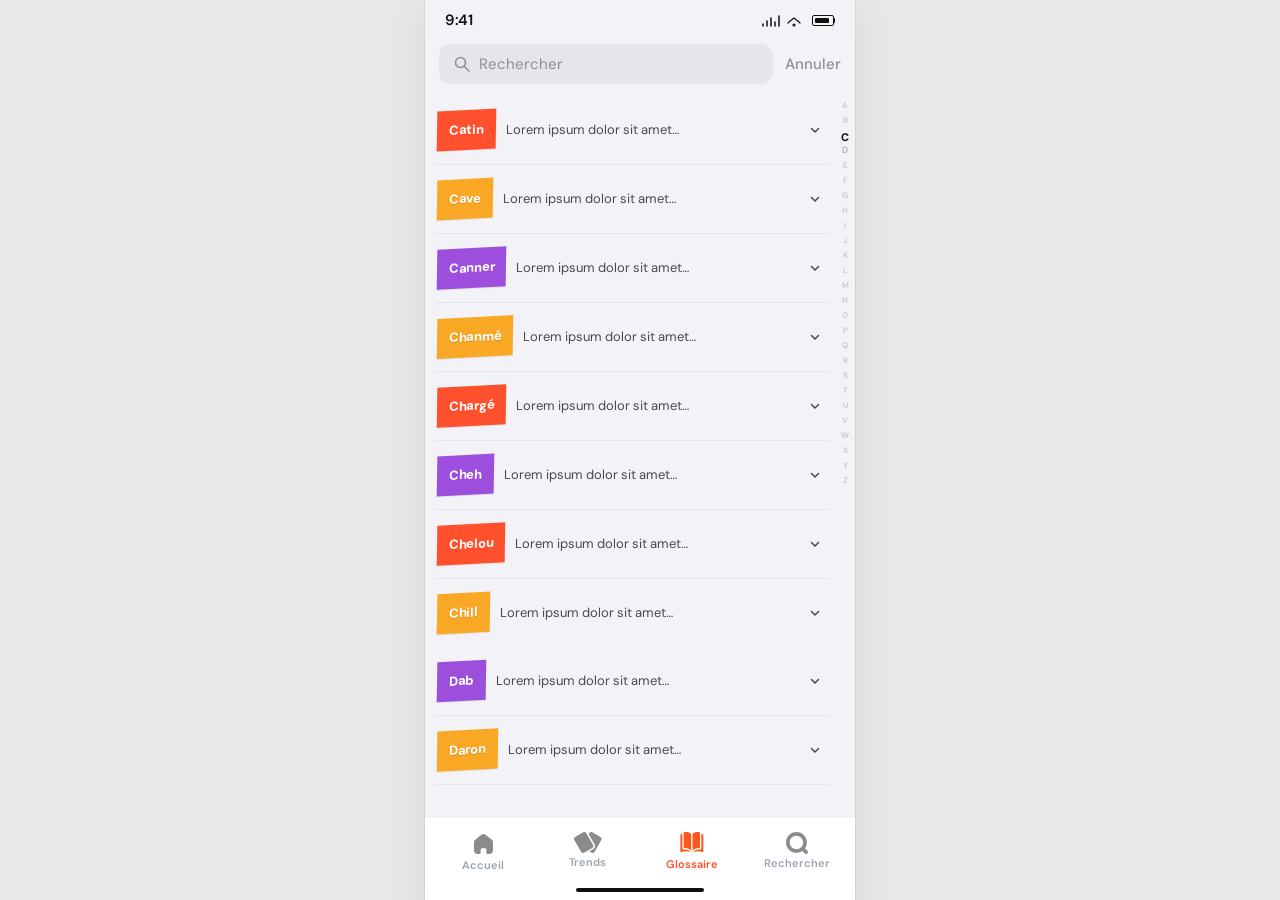
==== glossaire.html @ b4bd3668 "Add : Ajout des pages manquante" ====
<!DOCTYPE html>
<html lang="fr">

<head>
    <meta charset="UTF-8"/>
    <meta name="viewport" content="width=device-width, initial-scale=1.0, viewport-fit=cover"/>
    <meta name="description" content="Glossaire — Trendslator"/>
    <meta name="author" content="Trendslator"/>

    <link rel="preconnect" href="https://fonts.googleapis.com"/>
    <link rel="preconnect" href="https://fonts.gstatic.com" crossorigin/>
    <link href="https://fonts.googleapis.com/css2?family=DM+Sans:ital,opsz,wght@0,9..40,100..1000;1,9..40,100..1000&family=Gasoek+One&display=swap" rel="stylesheet"/>

    <link rel="stylesheet" href="assets/css/custom.css"/>

    <title>Glossaire — Trendslator</title>
</head>

<body>
<div class="app app--glossary">
    <div class="status-bar" aria-hidden="true">
        <span class="status-bar__time">9:41</span>
        <span class="status-bar__icons">
            <svg class="status-bar__signal" width="18" height="12" viewBox="0 0 18 12" fill="none" aria-hidden="true">
                <path d="M1 11V9M5 11V6M9 11V3M13 11V7M17 11V1" stroke="currentColor" stroke-width="1.5" stroke-linecap="round"/>
            </svg>
            <svg class="status-bar__wifi" width="16" height="12" viewBox="0 0 16 12" fill="none" aria-hidden="true">
                <path d="M8 11a1 1 0 100-2 1 1 0 000 2zM3.5 6.5L2 8M12.5 6.5L14 8M8 3l-5 4M8 3l5 4" stroke="currentColor" stroke-width="1.2" stroke-linecap="round" stroke-linejoin="round"/>
            </svg>
            <span class="status-bar__battery">
                <span class="status-bar__battery-body"></span>
                <span class="status-bar__battery-cap"></span>
            </span>
        </span>
    </div>

    <main class="content content--glossary">
        <div class="glossary-toolbar">
            <label class="glossary-search">
                <span class="glossary-search__icon-wrap" aria-hidden="true">
                    <svg class="glossary-search__icon" width="18" height="18" viewBox="0 0 18 18" fill="none">
                        <circle cx="7.5" cy="7.5" r="5" stroke="currentColor" stroke-width="1.6"/>
                        <path d="M11.5 11.5L16 16" stroke="currentColor" stroke-width="1.6" stroke-linecap="round"/>
                    </svg>
                </span>
                <input type="search" class="glossary-search__input" id="glossary-search-input" placeholder="Rechercher" autocomplete="off" enterkeyhint="search"/>
            </label>
            <button type="button" class="glossary-cancel" id="glossary-search-cancel">Annuler</button>
        </div>

        <div class="glossary-main">
            <div class="glossary-scroll" id="glossary-scroll">
                <section id="glossary-letter-C" class="glossary-section" data-letter="C" aria-label="Lettre C">
                    <article class="glossary-row">
                        <span class="glossary-badge glossary-badge--orange">Catin</span>
                        <p class="glossary-snippet">Lorem ipsum dolor sit amet&hellip;</p>
                        <span class="glossary-chevron" aria-hidden="true">
                            <svg width="12" height="12" viewBox="0 0 12 12" fill="none"><path d="M2.5 4.5L6 8l3.5-3.5" stroke="currentColor" stroke-width="1.5" stroke-linecap="round" stroke-linejoin="round"/></svg>
                        </span>
                    </article>
                    <article class="glossary-row">
                        <span class="glossary-badge glossary-badge--yellow">Cave</span>
                        <p class="glossary-snippet">Lorem ipsum dolor sit amet&hellip;</p>
                        <span class="glossary-chevron" aria-hidden="true">
                            <svg width="12" height="12" viewBox="0 0 12 12" fill="none"><path d="M2.5 4.5L6 8l3.5-3.5" stroke="currentColor" stroke-width="1.5" stroke-linecap="round" stroke-linejoin="round"/></svg>
                        </span>
                    </article>
                    <article class="glossary-row">
                        <span class="glossary-badge glossary-badge--purple">Canner</span>
                        <p class="glossary-snippet">Lorem ipsum dolor sit amet&hellip;</p>
                        <span class="glossary-chevron" aria-hidden="true">
                            <svg width="12" height="12" viewBox="0 0 12 12" fill="none"><path d="M2.5 4.5L6 8l3.5-3.5" stroke="currentColor" stroke-width="1.5" stroke-linecap="round" stroke-linejoin="round"/></svg>
                        </span>
                    </article>
                    <article class="glossary-row">
                        <span class="glossary-badge glossary-badge--yellow">Chanmé</span>
                        <p class="glossary-snippet">Lorem ipsum dolor sit amet&hellip;</p>
                        <span class="glossary-chevron" aria-hidden="true">
                            <svg width="12" height="12" viewBox="0 0 12 12" fill="none"><path d="M2.5 4.5L6 8l3.5-3.5" stroke="currentColor" stroke-width="1.5" stroke-linecap="round" stroke-linejoin="round"/></svg>
                        </span>
                    </article>
                    <article class="glossary-row">
                        <span class="glossary-badge glossary-badge--orange">Chargé</span>
                        <p class="glossary-snippet">Lorem ipsum dolor sit amet&hellip;</p>
                        <span class="glossary-chevron" aria-hidden="true">
                            <svg width="12" height="12" viewBox="0 0 12 12" fill="none"><path d="M2.5 4.5L6 8l3.5-3.5" stroke="currentColor" stroke-width="1.5" stroke-linecap="round" stroke-linejoin="round"/></svg>
                        </span>
                    </article>
                    <article class="glossary-row">
                        <span class="glossary-badge glossary-badge--purple">Cheh</span>
                        <p class="glossary-snippet">Lorem ipsum dolor sit amet&hellip;</p>
                        <span class="glossary-chevron" aria-hidden="true">
                            <svg width="12" height="12" viewBox="0 0 12 12" fill="none"><path d="M2.5 4.5L6 8l3.5-3.5" stroke="currentColor" stroke-width="1.5" stroke-linecap="round" stroke-linejoin="round"/></svg>
                        </span>
                    </article>
                    <article class="glossary-row">
                        <span class="glossary-badge glossary-badge--orange">Chelou</span>
                        <p class="glossary-snippet">Lorem ipsum dolor sit amet&hellip;</p>
                        <span class="glossary-chevron" aria-hidden="true">
                            <svg width="12" height="12" viewBox="0 0 12 12" fill="none"><path d="M2.5 4.5L6 8l3.5-3.5" stroke="currentColor" stroke-width="1.5" stroke-linecap="round" stroke-linejoin="round"/></svg>
                        </span>
                    </article>
                    <article class="glossary-row">
                        <span class="glossary-badge glossary-badge--yellow">Chill</span>
                        <p class="glossary-snippet">Lorem ipsum dolor sit amet&hellip;</p>
                        <span class="glossary-chevron" aria-hidden="true">
                            <svg width="12" height="12" viewBox="0 0 12 12" fill="none"><path d="M2.5 4.5L6 8l3.5-3.5" stroke="currentColor" stroke-width="1.5" stroke-linecap="round" stroke-linejoin="round"/></svg>
                        </span>
                    </article>
                </section>

                <section id="glossary-letter-D" class="glossary-section" data-letter="D" aria-label="Lettre D">
                    <article class="glossary-row">
                        <span class="glossary-badge glossary-badge--purple">Dab</span>
                        <p class="glossary-snippet">Lorem ipsum dolor sit amet&hellip;</p>
                        <span class="glossary-chevron" aria-hidden="true">
                            <svg width="12" height="12" viewBox="0 0 12 12" fill="none"><path d="M2.5 4.5L6 8l3.5-3.5" stroke="currentColor" stroke-width="1.5" stroke-linecap="round" stroke-linejoin="round"/></svg>
                        </span>
                    </article>
                    <article class="glossary-row">
                        <span class="glossary-badge glossary-badge--yellow">Daron</span>
                        <p class="glossary-snippet">Lorem ipsum dolor sit amet&hellip;</p>
                        <span class="glossary-chevron" aria-hidden="true">
                            <svg width="12" height="12" viewBox="0 0 12 12" fill="none"><path d="M2.5 4.5L6 8l3.5-3.5" stroke="currentColor" stroke-width="1.5" stroke-linecap="round" stroke-linejoin="round"/></svg>
                        </span>
                    </article>
                    <article class="glossary-row">
                        <span class="glossary-badge glossary-badge--orange">Dealos</span>
                        <p class="glossary-snippet">Lorem ipsum dolor sit amet&hellip;</p>
                        <span class="glossary-chevron" aria-hidden="true">
                            <svg width="12" height="12" viewBox="0 0 12 12" fill="none"><path d="M2.5 4.5L6 8l3.5-3.5" stroke="currentColor" stroke-width="1.5" stroke-linecap="round" stroke-linejoin="round"/></svg>
                        </span>
                    </article>
                    <article class="glossary-row">
                        <span class="glossary-badge glossary-badge--purple">Déter</span>
                        <p class="glossary-snippet">Lorem ipsum dolor sit amet&hellip;</p>
                        <span class="glossary-chevron" aria-hidden="true">
                            <svg width="12" height="12" viewBox="0 0 12 12" fill="none"><path d="M2.5 4.5L6 8l3.5-3.5" stroke="currentColor" stroke-width="1.5" stroke-linecap="round" stroke-linejoin="round"/></svg>
                        </span>
                    </article>
                </section>
            </div>

            <nav class="glossary-index" id="glossary-index" aria-label="Index alphabétique">
                <span class="glossary-index__letter glossary-index__letter--inactive">A</span>
                <span class="glossary-index__letter glossary-index__letter--inactive">B</span>
                <a href="#glossary-letter-C" class="glossary-index__link glossary-index__link--active" data-letter="C">C</a>
                <a href="#glossary-letter-D" class="glossary-index__link" data-letter="D">D</a>
                <span class="glossary-index__letter glossary-index__letter--inactive">E</span>
                <span class="glossary-index__letter glossary-index__letter--inactive">F</span>
                <span class="glossary-index__letter glossary-index__letter--inactive">G</span>
                <span class="glossary-index__letter glossary-index__letter--inactive">H</span>
                <span class="glossary-index__letter glossary-index__letter--inactive">I</span>
                <span class="glossary-index__letter glossary-index__letter--inactive">J</span>
                <span class="glossary-index__letter glossary-index__letter--inactive">K</span>
                <span class="glossary-index__letter glossary-index__letter--inactive">L</span>
                <span class="glossary-index__letter glossary-index__letter--inactive">M</span>
                <span class="glossary-index__letter glossary-index__letter--inactive">N</span>
                <span class="glossary-index__letter glossary-index__letter--inactive">O</span>
                <span class="glossary-index__letter glossary-index__letter--inactive">P</span>
                <span class="glossary-index__letter glossary-index__letter--inactive">Q</span>
                <span class="glossary-index__letter glossary-index__letter--inactive">R</span>
                <span class="glossary-index__letter glossary-index__letter--inactive">S</span>
                <span class="glossary-index__letter glossary-index__letter--inactive">T</span>
                <span class="glossary-index__letter glossary-index__letter--inactive">U</span>
                <span class="glossary-index__letter glossary-index__letter--inactive">V</span>
                <span class="glossary-index__letter glossary-index__letter--inactive">W</span>
                <span class="glossary-index__letter glossary-index__letter--inactive">X</span>
                <span class="glossary-index__letter glossary-index__letter--inactive">Y</span>
                <span class="glossary-index__letter glossary-index__letter--inactive">Z</span>
            </nav>
        </div>
    </main>

    <div class="app-dock">
        <nav class="bottom-nav" aria-label="Navigation principale">
            <a href="index.html" class="bottom-nav__item">
                <img class="bottom-nav__icon bottom-nav__icon--home" src="assets/img/icon/home_icon.svg" alt="" width="24" height="24" decoding="async"/>
                <span>Accueil</span>
            </a>
            <a href="trends.html" class="bottom-nav__item">
                <img class="bottom-nav__icon bottom-nav__icon--trends" src="assets/img/icon/card_icon.svg" alt="" width="28" height="21" decoding="async"/>
                <span>Trends</span>
            </a>
            <a href="glossaire.html" class="bottom-nav__item bottom-nav__item--active" aria-current="page">
                <img class="bottom-nav__icon bottom-nav__icon--glossaire" src="assets/img/icon/glossaire_icon.svg" alt="" width="24" height="23" decoding="async"/>
                <span>Glossaire</span>
            </a>
            <a href="rechercher.html" class="bottom-nav__item">
                <img class="bottom-nav__icon bottom-nav__icon--search" src="assets/img/icon/search_icon.svg" alt="" width="22" height="22" decoding="async"/>
                <span>Rechercher</span>
            </a>
        </nav>
        <div class="home-indicator" aria-hidden="true"></div>
    </div>
</div>

<script src="assets/js/main.js" defer></script>
</body>

</html>
---- assets/css/custom.css ----
:root {
    --color-bg: #ffffff;
    --color-text: #111111;
    --color-muted: #4a4a4a;
    --color-coral: #fe502d;
    --color-purple: #9d4edd;
    --color-yellow: #fee440;
    --color-nav-inactive: #9ca3af;
    --color-border: #111111;
    --shadow-offset-x: 6px;
    --shadow-offset-y: 6px;
    --font: "DM Sans", -apple-system, BlinkMacSystemFont, "Helvetica Neue", sans-serif;
    --font-display: "Gasoek One", sans-serif;
    --dock-height: 88px;
    --safe-bottom: env(safe-area-inset-bottom, 0px);
}

*,
*::before,
*::after {
    box-sizing: border-box;
    margin: 0;
    padding: 0;
}

html {
    height: 100%;
    -webkit-text-size-adjust: 100%;
    font-optical-sizing: auto;
}

body {
    font-family: var(--font);
    font-optical-sizing: auto;
    background: #e8e8e8;
    color: var(--color-text);
    line-height: 1.45;
    min-height: 100%;
    height: 100%;
}

.app {
    max-width: 430px;
    margin: 0 auto;
    height: 100dvh;
    max-height: 100dvh;
    min-height: 100dvh;
    background: var(--color-bg);
    display: flex;
    flex-direction: column;
    position: relative;
    overflow: hidden;
    padding-bottom: calc(var(--dock-height) + var(--safe-bottom) + 8px);
}

/* Barre d’état type iOS */
.status-bar {
    display: flex;
    align-items: center;
    justify-content: space-between;
    padding: 10px 20px 6px;
    font-size: 15px;
    font-weight: 600;
    letter-spacing: -0.02em;
    color: var(--color-text);
    flex-shrink: 0;
}

.status-bar__icons {
    display: flex;
    align-items: center;
    gap: 6px;
}

.status-bar__battery {
    display: inline-flex;
    align-items: center;
    margin-left: 4px;
}

.status-bar__battery-body {
    width: 22px;
    height: 11px;
    border: 1.5px solid var(--color-text);
    border-radius: 2px;
    position: relative;
}

.status-bar__battery-body::after {
    content: "";
    position: absolute;
    left: 2px;
    top: 2px;
    bottom: 2px;
    right: 4px;
    background: var(--color-text);
    border-radius: 1px;
}

.status-bar__battery-cap {
    width: 2px;
    height: 5px;
    background: var(--color-text);
    border-radius: 0 1px 1px 0;
    margin-left: -1px;
}

/* En-tête */
.page-head {
    padding: 4px 20px 16px;
    flex-shrink: 0;
    background: var(--color-bg);
}

.page-head__title {
    font-family: var(--font-display);
    font-size: clamp(2.25rem, 9vw, 2.75rem);
    font-weight: 400;
    font-style: normal;
    color: var(--color-coral);
    letter-spacing: -0.02em;
    line-height: 1.05;
    margin-bottom: 14px;
}

.page-head__row {
    display: flex;
    align-items: center;
    gap: 12px;
    flex-wrap: wrap;
}

.pill {
    display: inline-flex;
    align-items: center;
    padding: 6px 14px;
    border-radius: 999px;
    font-size: 0.8125rem;
    font-weight: 600;
    white-space: nowrap;
}

.pill--purple {
    background: var(--color-purple);
    color: #fff;
}

.page-head__section-title {
    font-size: 1.125rem;
    font-weight: 700;
    color: var(--color-text);
}

.page-head--simple {
    padding-bottom: 8px;
}

/* Contenu scrollable (zone centrale sous statut + titre d’onglet) */
.content {
    flex: 1;
    min-height: 0;
    overflow-y: auto;
    overflow-x: hidden;
    -webkit-overflow-scrolling: touch;
    padding: 0 20px 24px;
}

/* Page Trends : flux pleine largeur + cartes */
.content--trends {
    padding-left: 0;
    padding-right: 0;
    padding-bottom: 32px;
}

.trend-card {
    margin-bottom: 20px;
}

.trend-card:last-child {
    margin-bottom: 0;
}

.trend-card__media {
    position: relative;
    width: 100%;
    background: #eee;
}

.trend-card__media img {
    display: block;
    width: 100%;
    height: auto;
    object-fit: cover;
    max-height: min(52vh, 320px);
}

/* Bandeau vigilance sur les cartes du flux (même composant que la fiche détail) */
.trend-card__media .trend-card__vigilance {
    pointer-events: none;
    left: 8px;
    top: 8px;
    padding: 6px 10px;
    font-size: 0.6875rem;
    gap: 6px;
    max-width: calc(100% - 56px);
    box-shadow: 0 1px 6px rgba(0, 0, 0, 0.12);
}

.trend-card__media .trend-card__vigilance .trend-hero__vigilance-icon {
    width: 16px;
    height: 16px;
}

.trend-card__accent {
    height: 5px;
    width: 100%;
}

.trend-card__accent--purple {
    background: var(--color-purple);
}

.trend-card__accent--yellow {
    background: var(--color-yellow);
}

.trend-card__body {
    padding: 14px 20px 0;
}

.trend-card__title {
    font-size: 1.125rem;
    font-weight: 700;
    letter-spacing: -0.02em;
    margin-bottom: 10px;
    color: var(--color-text);
}

.trend-card__desc {
    font-size: 0.9375rem;
    font-weight: 400;
    color: var(--color-muted);
    line-height: 1.5;
}

.trend-card__more {
    display: inline;
    color: inherit;
    text-decoration: underline;
    text-underline-offset: 2px;
    font-weight: 600;
}

.trend-card__expand {
    position: absolute;
    top: 10px;
    right: 10px;
    width: 36px;
    height: 36px;
    border: none;
    border-radius: 8px;
    background: rgba(255, 255, 255, 0.92);
    color: var(--color-text);
    display: flex;
    align-items: center;
    justify-content: center;
    cursor: pointer;
    box-shadow: 0 1px 3px rgba(0, 0, 0, 0.08);
}

.trend-card__expand:active {
    transform: scale(0.96);
}

.trend-card--link {
    display: block;
    width: 100%;
    margin: 0;
    padding: 0;
    border: none;
    background: none;
    font: inherit;
    text-align: inherit;
    text-decoration: none;
    color: inherit;
    cursor: pointer;
    -webkit-tap-highlight-color: transparent;
}

.trend-card--link:focus-visible {
    outline: 2px solid var(--color-coral);
    outline-offset: 2px;
}

.trend-card--link .trend-card__expand {
    pointer-events: none;
}

/* Page détail trend */
.content--trend-detail {
    padding: 0;
    padding-bottom: 32px;
}

.trend-hero__media {
    position: relative;
    width: 100%;
    min-height: 200px;
    max-height: 36vh;
    background: #1a1a1a;
    overflow: hidden;
}

.trend-hero__media img {
    display: block;
    width: 100%;
    height: 100%;
    min-height: 200px;
    max-height: 36vh;
    object-fit: cover;
}

.trend-hero__vigilance {
    position: absolute;
    left: 12px;
    top: 12px;
    display: flex;
    align-items: center;
    gap: 8px;
    padding: 8px 12px;
    background: var(--color-coral);
    color: #fff;
    border-radius: 10px;
    font-size: 0.75rem;
    font-weight: 600;
    line-height: 1.2;
    max-width: calc(min(100%, 320px) - 24px);
    box-shadow: 0 2px 8px rgba(0, 0, 0, 0.12);
}

.trend-hero__vigilance-icon {
    flex-shrink: 0;
}

.trend-hero__vigilance-text {
    flex: 1;
}

.trend-hero__vigilance-info {
    display: flex;
    align-items: center;
    justify-content: center;
    flex-shrink: 0;
    opacity: 0.95;
}

.trend-hero__expand {
    position: absolute;
    top: 12px;
    right: 12px;
    width: 36px;
    height: 36px;
    border: none;
    border-radius: 8px;
    background: rgba(255, 255, 255, 0.92);
    color: var(--color-text);
    display: flex;
    align-items: center;
    justify-content: center;
    cursor: pointer;
    box-shadow: 0 1px 3px rgba(0, 0, 0, 0.1);
}

.trend-hero__expand:active {
    transform: scale(0.96);
}

.trend-hero__play {
    position: absolute;
    left: 50%;
    top: 50%;
    transform: translate(-50%, -50%);
    width: 64px;
    height: 64px;
    border: none;
    border-radius: 50%;
    background: rgba(255, 255, 255, 0.45);
    color: #fff;
    display: flex;
    align-items: center;
    justify-content: center;
    cursor: pointer;
    padding-left: 4px;
    backdrop-filter: blur(4px);
    -webkit-backdrop-filter: blur(4px);
}

.trend-hero__play:active {
    transform: translate(-50%, -50%) scale(0.95);
}

.trend-hero__divider {
    height: 5px;
    width: 100%;
}

.trend-hero__divider--yellow {
    background: var(--color-yellow);
}

.trend-hero__divider--purple {
    background: var(--color-purple);
}

.trend-detail__inner {
    padding: 16px 20px 0;
}

.trend-tags {
    display: flex;
    flex-wrap: wrap;
    gap: 8px;
    list-style: none;
    margin-bottom: 16px;
}

.trend-tag {
    display: inline-flex;
    align-items: center;
    padding: 6px 12px;
    border-radius: 999px;
    font-size: 0.8125rem;
    font-weight: 600;
}

.trend-tag--purple {
    background: var(--color-purple);
    color: #fff;
}

.trend-tag--orange {
    background: var(--color-coral);
    color: #fff;
}

.trend-tag--challenge {
    background: var(--color-yellow);
    color: var(--color-coral);
}

.trend-detail__title {
    font-size: clamp(1.5rem, 6vw, 1.75rem);
    font-weight: 800;
    letter-spacing: -0.03em;
    line-height: 1.15;
    margin-bottom: 14px;
    color: var(--color-text);
}

.trend-detail__body {
    font-size: 0.9375rem;
    font-weight: 400;
    color: var(--color-muted);
    line-height: 1.55;
}

.trend-detail__body p + p {
    margin-top: 12px;
}

/* Feuille tendance (superposition depuis l’onglet Trends) */
.trend-sheet {
    position: fixed;
    inset: 0;
    z-index: 100;
    max-width: 430px;
    left: 50%;
    transform: translateX(-50%);
    width: 100%;
    pointer-events: none;
}

.trend-sheet.is-open {
    pointer-events: auto;
}

.trend-sheet__backdrop {
    position: absolute;
    inset: 0;
    background: rgba(0, 0, 0, 0.38);
    opacity: 0;
    transition: opacity 0.32s ease;
    pointer-events: none;
}

.trend-sheet.is-open .trend-sheet__backdrop {
    opacity: 1;
    pointer-events: auto;
}

.trend-sheet__panel {
    position: absolute;
    left: 0;
    right: 0;
    bottom: 0;
    max-height: min(94vh, 100% - env(safe-area-inset-top, 0px));
    background: #fff;
    border-radius: 16px 16px 0 0;
    transform: translateY(105%);
    transition: transform 0.38s cubic-bezier(0.32, 0.72, 0, 1);
    display: flex;
    flex-direction: column;
    box-shadow: 0 -8px 32px rgba(0, 0, 0, 0.12);
    will-change: transform;
}

.trend-sheet.is-open .trend-sheet__panel {
    transform: translateY(0);
}

.trend-sheet__panel.is-dragging {
    transition: none;
}

.trend-sheet__handle-wrap {
    flex-shrink: 0;
    padding: 12px 16px 10px;
    touch-action: none;
    cursor: grab;
}

.trend-sheet__handle-wrap:active {
    cursor: grabbing;
}

.trend-sheet__handle {
    width: 40px;
    height: 5px;
    margin: 0 auto;
    background: #d1d1d6;
    border-radius: 3px;
}

.trend-sheet__scroller {
    flex: 1;
    min-height: 0;
    overflow-y: auto;
    -webkit-overflow-scrolling: touch;
    overscroll-behavior-y: contain;
}

.trend-sheet__detail {
    padding-bottom: calc(24px + env(safe-area-inset-bottom, 0px));
}

/* Ombres néo-brutalistes (bloc plein décalé, sans flou) */
.neo-shadow {
    position: relative;
    z-index: 0;
}

.neo-shadow::after {
    content: "";
    position: absolute;
    z-index: -1;
    left: var(--shadow-offset-x);
    top: var(--shadow-offset-y);
    width: 100%;
    height: 100%;
    pointer-events: none;
}

.neo-shadow--purple::after {
    background: var(--color-purple);
}

.neo-shadow--coral::after {
    background: var(--color-coral);
}

.neo-shadow--yellow::after {
    background: var(--color-yellow);
}

.featured__media {
    margin-bottom: 14px;
}

.featured__media img {
    display: block;
    width: 100%;
    height: auto;
    border: 2px solid var(--color-purple);
    background: #f3f3f3;
    position: relative;
    z-index: 0;
}

.featured__title {
    font-size: 1.25rem;
    font-weight: 700;
    margin-bottom: 10px;
    letter-spacing: -0.02em;
}

.featured__desc {
    font-size: 0.9375rem;
    font-weight: 400;
    color: var(--color-muted);
    max-width: 36em;
}

/* Mot du jour */
.word-of-day {
    margin-top: 28px;
}

.word-of-day__heading {
    font-size: 1.0625rem;
    font-weight: 700;
    margin-bottom: 14px;
    letter-spacing: -0.02em;
}

.word-of-day__highlight {
    display: inline;
    background: var(--color-yellow);
    padding: 2px 4px;
    box-decoration-break: clone;
    -webkit-box-decoration-break: clone;
}

.word-of-day__card {
    background: #fff;
    border: 1px solid var(--color-border);
    padding: 16px 18px;
    box-shadow: var(--shadow-offset-x) var(--shadow-offset-y) 0 0 var(--color-coral);
}

.word-of-day__definition {
    font-size: 0.9375rem;
    color: var(--color-muted);
    font-weight: 400;
}

.word-of-day__actions {
    display: flex;
    justify-content: flex-end;
    margin-top: 14px;
    padding-right: var(--shadow-offset-x);
    padding-bottom: var(--shadow-offset-y);
}

.word-of-day__actions .btn-brutal {
    box-shadow: var(--shadow-offset-x) var(--shadow-offset-y) 0 0 var(--color-yellow);
}

.word-of-day__actions .btn-brutal:active {
    transform: translate(2px, 2px);
    box-shadow: calc(var(--shadow-offset-x) - 2px) calc(var(--shadow-offset-y) - 2px) 0 0 var(--color-yellow);
}

.btn-brutal {
    font-family: var(--font);
    font-size: 0.875rem;
    font-weight: 600;
    color: var(--color-text);
    background: #fff;
    border: 1px solid var(--color-border);
    padding: 10px 22px;
    cursor: pointer;
    border-radius: 0;
}

.btn-brutal:active {
    transform: translate(2px, 2px);
}

/* Dock : barre d’onglets + indicateur d’accueil */

.app-dock {
    position: fixed;
    left: 50%;
    transform: translateX(-50%);
    bottom: 0;
    width: 100%;
    max-width: 430px;
    background: var(--color-bg);
    border-top: 1px solid #eee;
    z-index: 50;
    padding-bottom: var(--safe-bottom);
}

.bottom-nav {
    display: flex;
    justify-content: space-around;
    align-items: flex-start;
    gap: 4px;
    padding: 10px 8px 6px;
    background: var(--color-bg);
}

.bottom-nav__item {
    flex: 1;
    display: flex;
    flex-direction: column;
    align-items: center;
    gap: 2px;
    text-decoration: none;
    font-size: 0.6875rem;
    font-weight: 600;
    color: var(--color-nav-inactive);
    padding: 4px 2px;
    min-width: 0;
}

.bottom-nav__item--active {
    color: var(--color-coral);
}

/* Icônes en <img> : compatibles file:// (les mask-image externes sont bloquées par CORS) */
.bottom-nav__icon {
    display: block;
    flex-shrink: 0;
    object-fit: contain;
    opacity: 0.45;
}

.bottom-nav__icon--home {
    width: 24px;
    height: 24px;
}

.bottom-nav__icon--trends {
    width: 28px;
    height: 21px;
}

.bottom-nav__icon--glossaire {
    width: 24px;
    height: 23px;
}

.bottom-nav__icon--search {
    width: 22px;
    height: 22px;
}

/* Icônes noires → orange accent (#fe502d) */
.bottom-nav__item--active .bottom-nav__icon {
    opacity: 1;
    filter: brightness(0) saturate(100%) invert(45%) sepia(93%) saturate(3200%) hue-rotate(349deg) brightness(101%) contrast(98%);
}

.home-indicator {
    width: 128px;
    height: 4px;
    margin: 4px auto 8px;
    background: var(--color-text);
    border-radius: 2px;
    pointer-events: none;
    max-width: calc(100% - 48px);
}

/* ——— Glossaire ——— */

.app--glossary {
    background: #f2f2f7;
}

.app--glossary .status-bar {
    background: #f2f2f7;
}

.app--glossary .app-dock {
    background: #fff;
}

.content--glossary {
    display: flex;
    flex-direction: column;
    flex: 1;
    min-height: 0;
    overflow: hidden;
    padding: 0 0 8px 10px;
}

.glossary-toolbar {
    flex-shrink: 0;
    display: flex;
    align-items: center;
    gap: 8px;
    padding: 6px 10px 12px 4px;
    background: #f2f2f7;
    z-index: 2;
}

.glossary-search {
    flex: 1;
    display: flex;
    align-items: center;
    gap: 8px;
    padding: 10px 14px;
    background: #e5e5ea;
    border-radius: 12px;
    min-width: 0;
}

.glossary-search__icon-wrap {
    display: flex;
    color: #8e8e93;
    flex-shrink: 0;
}

.glossary-search__input {
    flex: 1;
    border: none;
    background: transparent;
    font-family: var(--font);
    font-size: 0.9375rem;
    color: var(--color-text);
    min-width: 0;
    outline: none;
}

.glossary-search__input::placeholder {
    color: #8e8e93;
}

.glossary-cancel {
    flex-shrink: 0;
    border: none;
    background: none;
    font-family: var(--font);
    font-size: 0.9375rem;
    font-weight: 500;
    color: #8e8e93;
    padding: 8px 4px;
    cursor: pointer;
    -webkit-tap-highlight-color: transparent;
}

.glossary-cancel:active {
    opacity: 0.7;
}

.glossary-main {
    flex: 1;
    min-height: 0;
    display: flex;
    flex-direction: row;
    align-items: stretch;
}

.glossary-scroll {
    position: relative;
    flex: 1;
    min-width: 0;
    overflow-y: auto;
    -webkit-overflow-scrolling: touch;
    padding-right: 4px;
    scroll-behavior: smooth;
}

.glossary-section {
    scroll-margin-top: 12px;
}

.glossary-row {
    display: grid;
    grid-template-columns: auto minmax(0, 1fr) auto;
    align-items: center;
    gap: 10px;
    padding: 14px 8px 14px 2px;
    border-bottom: 1px solid rgba(0, 0, 0, 0.06);
    background: transparent;
}

.glossary-row:last-child {
    border-bottom: none;
}

.glossary-badge {
    display: inline-flex;
    align-items: center;
    justify-content: center;
    padding: 8px 12px;
    min-height: 40px;
    font-size: 0.8125rem;
    font-weight: 800;
    color: #fff;
    letter-spacing: -0.02em;
    transform: rotate(-3deg) skewX(-4deg);
    box-shadow: 0 1px 0 rgba(0, 0, 0, 0.08);
}

.glossary-badge--orange {
    background: var(--color-coral);
}

.glossary-badge--yellow {
    background: #f9a825;
    color: #fff;
    text-shadow: 0 1px 1px rgba(0, 0, 0, 0.15);
}

.glossary-badge--purple {
    background: var(--color-purple);
}

.glossary-snippet {
    font-size: 0.8125rem;
    font-weight: 400;
    color: var(--color-muted);
    line-height: 1.35;
    margin: 0;
}

.glossary-chevron {
    display: flex;
    color: var(--color-text);
    opacity: 0.75;
    flex-shrink: 0;
}

.glossary-index {
    flex-shrink: 0;
    width: 22px;
    display: flex;
    flex-direction: column;
    align-items: center;
    gap: 1px;
    padding: 4px 2px 8px 4px;
    font-size: 8px;
    font-weight: 700;
    line-height: 1.1;
    text-align: center;
    user-select: none;
    max-height: 100%;
    overflow-y: auto;
    -webkit-overflow-scrolling: touch;
}

.glossary-index__letter {
    display: block;
    padding: 1px 0;
    min-height: 14px;
}

.glossary-index__letter--inactive {
    color: #c7c7cc;
    font-weight: 600;
}

.glossary-index__link {
    display: block;
    padding: 1px 0;
    min-height: 14px;
    text-decoration: none;
    color: #aeaeb2;
    font-weight: 600;
    font-size: 9px;
    -webkit-tap-highlight-color: transparent;
}

.glossary-index__link--active {
    color: var(--color-text);
    font-size: 11px;
    font-weight: 800;
}

/* ——— Rechercher ——— */

.app--search {
    background: #ffffff;
}

.content--search {
    display: flex;
    flex-direction: column;
    padding: 0 20px;
    flex: 1;
    min-height: 0;
    overflow: hidden;
}

.search-toolbar {
    display: flex;
    align-items: center;
    gap: 8px;
    padding: 6px 0 16px;
    flex-shrink: 0;
    background: var(--color-bg);
}

.search-toolbar__field {
    background: #e5e5e5;
}

.search-body {
    flex: 1;
    min-height: 0;
    overflow-y: auto;
    overflow-x: hidden;
    -webkit-overflow-scrolling: touch;
    padding-bottom: 24px;
}

.search-block__head {
    display: flex;
    align-items: baseline;
    justify-content: space-between;
    gap: 12px;
    margin-bottom: 6px;
}

.search-block__title {
    font-size: 1.0625rem;
    font-weight: 700;
    color: var(--color-text);
    letter-spacing: -0.02em;
    margin: 0;
}

.search-block__title--solo {
    margin-bottom: 8px;
}

.search-block__action {
    flex-shrink: 0;
    border: none;
    background: none;
    font-family: var(--font);
    font-size: 0.875rem;
    font-weight: 500;
    color: #8e8e93;
    padding: 4px 0;
    cursor: pointer;
    -webkit-tap-highlight-color: transparent;
}

.search-block__action:active {
    opacity: 0.65;
}

.search-list {
    list-style: none;
    margin: 0;
    padding: 0;
}

.search-hit {
    display: flex;
    align-items: center;
    gap: 10px;
    padding: 11px 0;
}

.search-hit__dot {
    width: 8px;
    height: 8px;
    border-radius: 50%;
    flex-shrink: 0;
}

.search-hit__dot--orange {
    background: var(--color-coral);
}

.search-hit__dot--purple {
    background: var(--color-purple);
}

.search-hit__dot--grey {
    background: #c7c7cc;
}

.search-hit__label {
    font-size: 0.9375rem;
    font-weight: 500;
    line-height: 1.35;
}

.search-hit__label--orange {
    color: var(--color-coral);
}

.search-hit__label--purple {
    color: var(--color-purple);
}

.search-hit__label--muted {
    color: #8e8e93;
    font-weight: 400;
}

.search-divider {
    border: none;
    border-top: 1px solid #e5e5ea;
    margin: 4px 0 18px;
}

@media (min-width: 431px) {
    .app {
        box-shadow: 0 0 0 1px rgba(0, 0, 0, 0.06), 0 12px 40px rgba(0, 0, 0, 0.08);
    }

    .trend-sheet {
        box-shadow: 0 0 0 1px rgba(0, 0, 0, 0.06);
    }
}
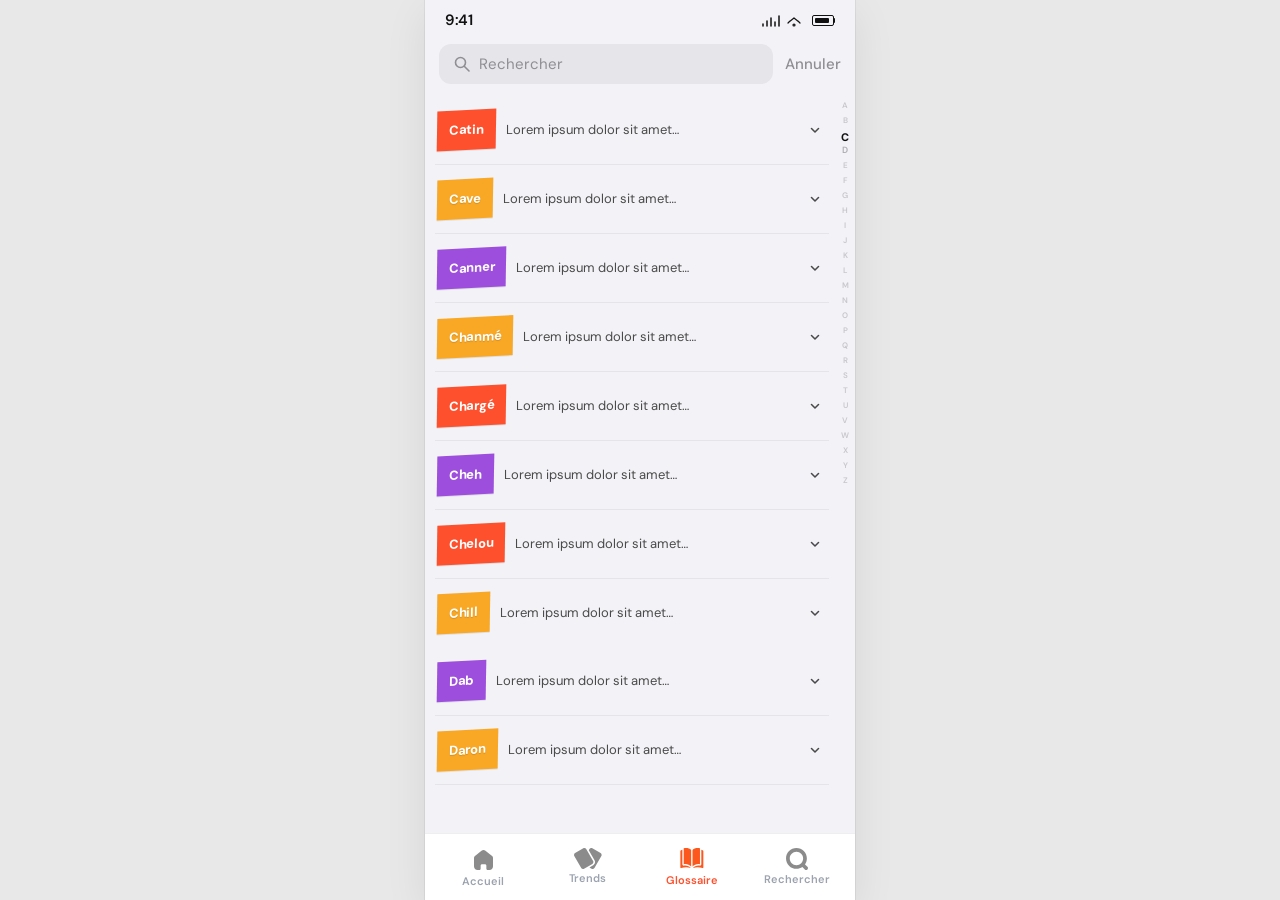
==== commit 1f04d025: "Add : Ajout de la PWA et du Manifest" ====
--- a/glossaire.html
+++ b/glossaire.html
@@ -4,6 +4,15 @@
 <head>
     <meta charset="UTF-8"/>
     <meta name="viewport" content="width=device-width, initial-scale=1.0, viewport-fit=cover"/>
+    <meta name="theme-color" content="#fe502d"/>
+    <meta name="apple-mobile-web-app-capable" content="yes"/>
+    <meta name="apple-mobile-web-app-title" content="Trendslator"/>
+    <meta name="apple-mobile-web-app-status-bar-style" content="default"/>
+    <link rel="manifest" href="assets/img/favicon/site.webmanifest"/>
+    <link rel="icon" href="assets/img/favicon/favicon.ico" sizes="any"/>
+    <link rel="icon" type="image/png" sizes="32x32" href="assets/img/favicon/favicon-32x32.png"/>
+    <link rel="icon" type="image/png" sizes="16x16" href="assets/img/favicon/favicon-16x16.png"/>
+    <link rel="apple-touch-icon" href="assets/img/favicon/apple-touch-icon.png"/>
     <meta name="description" content="Glossaire — Trendslator"/>
     <meta name="author" content="Trendslator"/>
 
@@ -191,7 +200,6 @@
                 <span>Rechercher</span>
             </a>
         </nav>
-        <div class="home-indicator" aria-hidden="true"></div>
     </div>
 </div>
 
--- a/assets/css/custom.css
+++ b/assets/css/custom.css
@@ -752,16 +752,6 @@
     filter: brightness(0) saturate(100%) invert(45%) sepia(93%) saturate(3200%) hue-rotate(349deg) brightness(101%) contrast(98%);
 }
 
-.home-indicator {
-    width: 128px;
-    height: 4px;
-    margin: 4px auto 8px;
-    background: var(--color-text);
-    border-radius: 2px;
-    pointer-events: none;
-    max-width: calc(100% - 48px);
-}
-
 /* ——— Glossaire ——— */
 
 .app--glossary {
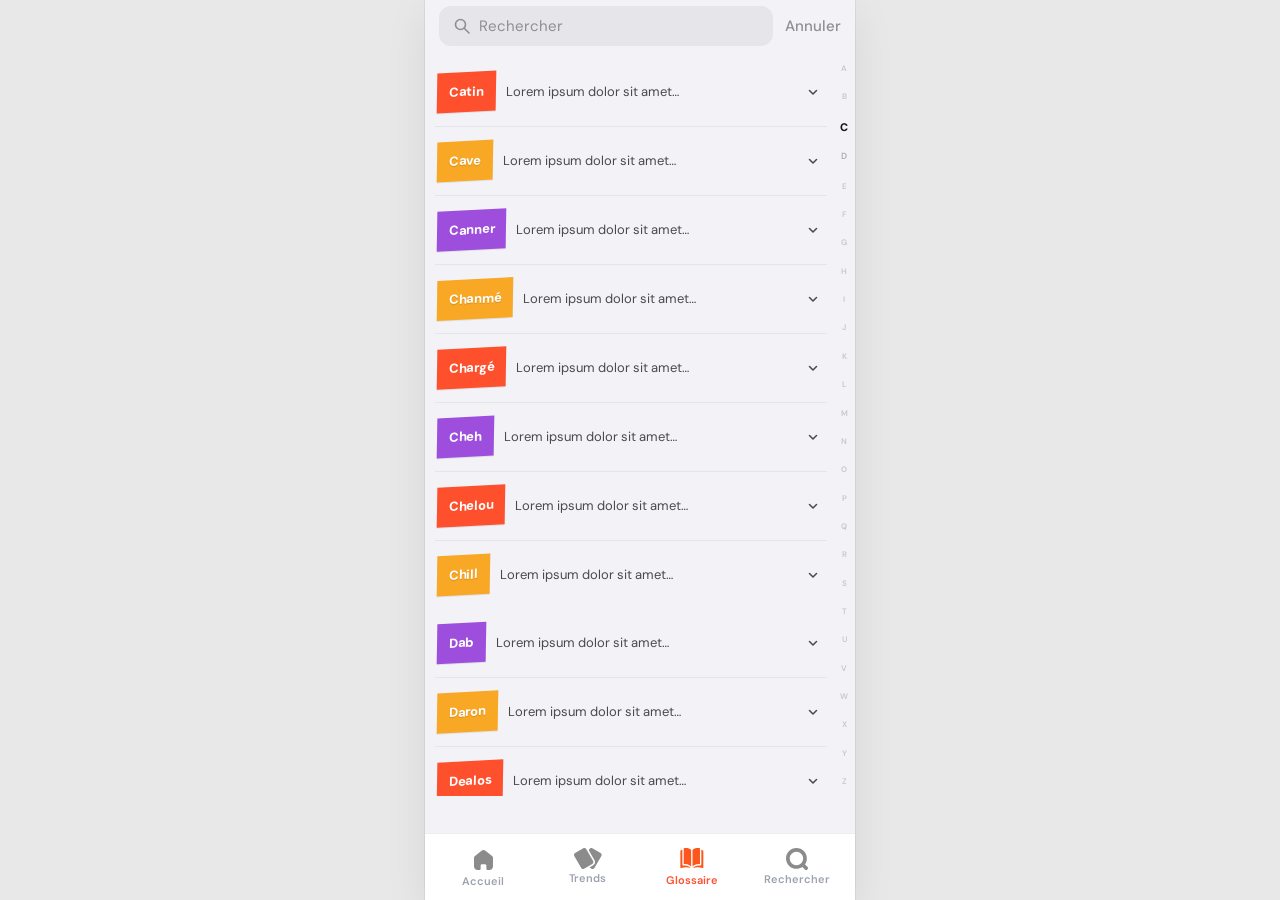
==== commit bb0cd071: "Fix : Fix des l'alphabet et du header" ====
--- a/glossaire.html
+++ b/glossaire.html
@@ -27,22 +27,6 @@
 
 <body>
 <div class="app app--glossary">
-    <div class="status-bar" aria-hidden="true">
-        <span class="status-bar__time">9:41</span>
-        <span class="status-bar__icons">
-            <svg class="status-bar__signal" width="18" height="12" viewBox="0 0 18 12" fill="none" aria-hidden="true">
-                <path d="M1 11V9M5 11V6M9 11V3M13 11V7M17 11V1" stroke="currentColor" stroke-width="1.5" stroke-linecap="round"/>
-            </svg>
-            <svg class="status-bar__wifi" width="16" height="12" viewBox="0 0 16 12" fill="none" aria-hidden="true">
-                <path d="M8 11a1 1 0 100-2 1 1 0 000 2zM3.5 6.5L2 8M12.5 6.5L14 8M8 3l-5 4M8 3l5 4" stroke="currentColor" stroke-width="1.2" stroke-linecap="round" stroke-linejoin="round"/>
-            </svg>
-            <span class="status-bar__battery">
-                <span class="status-bar__battery-body"></span>
-                <span class="status-bar__battery-cap"></span>
-            </span>
-        </span>
-    </div>
-
     <main class="content content--glossary">
         <div class="glossary-toolbar">
             <label class="glossary-search">
@@ -150,33 +134,33 @@
                 </section>
             </div>
 
-            <nav class="glossary-index" id="glossary-index" aria-label="Index alphabétique">
-                <span class="glossary-index__letter glossary-index__letter--inactive">A</span>
-                <span class="glossary-index__letter glossary-index__letter--inactive">B</span>
+            <nav class="glossary-index" id="glossary-index" aria-label="Index alphabétique" title="Glisser pour parcourir les lettres">
+                <span class="glossary-index__letter glossary-index__letter--inactive" data-letter="A">A</span>
+                <span class="glossary-index__letter glossary-index__letter--inactive" data-letter="B">B</span>
                 <a href="#glossary-letter-C" class="glossary-index__link glossary-index__link--active" data-letter="C">C</a>
                 <a href="#glossary-letter-D" class="glossary-index__link" data-letter="D">D</a>
-                <span class="glossary-index__letter glossary-index__letter--inactive">E</span>
-                <span class="glossary-index__letter glossary-index__letter--inactive">F</span>
-                <span class="glossary-index__letter glossary-index__letter--inactive">G</span>
-                <span class="glossary-index__letter glossary-index__letter--inactive">H</span>
-                <span class="glossary-index__letter glossary-index__letter--inactive">I</span>
-                <span class="glossary-index__letter glossary-index__letter--inactive">J</span>
-                <span class="glossary-index__letter glossary-index__letter--inactive">K</span>
-                <span class="glossary-index__letter glossary-index__letter--inactive">L</span>
-                <span class="glossary-index__letter glossary-index__letter--inactive">M</span>
-                <span class="glossary-index__letter glossary-index__letter--inactive">N</span>
-                <span class="glossary-index__letter glossary-index__letter--inactive">O</span>
-                <span class="glossary-index__letter glossary-index__letter--inactive">P</span>
-                <span class="glossary-index__letter glossary-index__letter--inactive">Q</span>
-                <span class="glossary-index__letter glossary-index__letter--inactive">R</span>
-                <span class="glossary-index__letter glossary-index__letter--inactive">S</span>
-                <span class="glossary-index__letter glossary-index__letter--inactive">T</span>
-                <span class="glossary-index__letter glossary-index__letter--inactive">U</span>
-                <span class="glossary-index__letter glossary-index__letter--inactive">V</span>
-                <span class="glossary-index__letter glossary-index__letter--inactive">W</span>
-                <span class="glossary-index__letter glossary-index__letter--inactive">X</span>
-                <span class="glossary-index__letter glossary-index__letter--inactive">Y</span>
-                <span class="glossary-index__letter glossary-index__letter--inactive">Z</span>
+                <span class="glossary-index__letter glossary-index__letter--inactive" data-letter="E">E</span>
+                <span class="glossary-index__letter glossary-index__letter--inactive" data-letter="F">F</span>
+                <span class="glossary-index__letter glossary-index__letter--inactive" data-letter="G">G</span>
+                <span class="glossary-index__letter glossary-index__letter--inactive" data-letter="H">H</span>
+                <span class="glossary-index__letter glossary-index__letter--inactive" data-letter="I">I</span>
+                <span class="glossary-index__letter glossary-index__letter--inactive" data-letter="J">J</span>
+                <span class="glossary-index__letter glossary-index__letter--inactive" data-letter="K">K</span>
+                <span class="glossary-index__letter glossary-index__letter--inactive" data-letter="L">L</span>
+                <span class="glossary-index__letter glossary-index__letter--inactive" data-letter="M">M</span>
+                <span class="glossary-index__letter glossary-index__letter--inactive" data-letter="N">N</span>
+                <span class="glossary-index__letter glossary-index__letter--inactive" data-letter="O">O</span>
+                <span class="glossary-index__letter glossary-index__letter--inactive" data-letter="P">P</span>
+                <span class="glossary-index__letter glossary-index__letter--inactive" data-letter="Q">Q</span>
+                <span class="glossary-index__letter glossary-index__letter--inactive" data-letter="R">R</span>
+                <span class="glossary-index__letter glossary-index__letter--inactive" data-letter="S">S</span>
+                <span class="glossary-index__letter glossary-index__letter--inactive" data-letter="T">T</span>
+                <span class="glossary-index__letter glossary-index__letter--inactive" data-letter="U">U</span>
+                <span class="glossary-index__letter glossary-index__letter--inactive" data-letter="V">V</span>
+                <span class="glossary-index__letter glossary-index__letter--inactive" data-letter="W">W</span>
+                <span class="glossary-index__letter glossary-index__letter--inactive" data-letter="X">X</span>
+                <span class="glossary-index__letter glossary-index__letter--inactive" data-letter="Y">Y</span>
+                <span class="glossary-index__letter glossary-index__letter--inactive" data-letter="Z">Z</span>
             </nav>
         </div>
     </main>
--- a/assets/css/custom.css
+++ b/assets/css/custom.css
@@ -12,6 +12,7 @@
     --font: "DM Sans", -apple-system, BlinkMacSystemFont, "Helvetica Neue", sans-serif;
     --font-display: "Gasoek One", sans-serif;
     --dock-height: 88px;
+    --safe-top: env(safe-area-inset-top, 0px);
     --safe-bottom: env(safe-area-inset-bottom, 0px);
 }
 
@@ -50,59 +51,8 @@
     flex-direction: column;
     position: relative;
     overflow: hidden;
+    padding-top: var(--safe-top);
     padding-bottom: calc(var(--dock-height) + var(--safe-bottom) + 8px);
-}
-
-/* Barre d’état type iOS */
-.status-bar {
-    display: flex;
-    align-items: center;
-    justify-content: space-between;
-    padding: 10px 20px 6px;
-    font-size: 15px;
-    font-weight: 600;
-    letter-spacing: -0.02em;
-    color: var(--color-text);
-    flex-shrink: 0;
-}
-
-.status-bar__icons {
-    display: flex;
-    align-items: center;
-    gap: 6px;
-}
-
-.status-bar__battery {
-    display: inline-flex;
-    align-items: center;
-    margin-left: 4px;
-}
-
-.status-bar__battery-body {
-    width: 22px;
-    height: 11px;
-    border: 1.5px solid var(--color-text);
-    border-radius: 2px;
-    position: relative;
-}
-
-.status-bar__battery-body::after {
-    content: "";
-    position: absolute;
-    left: 2px;
-    top: 2px;
-    bottom: 2px;
-    right: 4px;
-    background: var(--color-text);
-    border-radius: 1px;
-}
-
-.status-bar__battery-cap {
-    width: 2px;
-    height: 5px;
-    background: var(--color-text);
-    border-radius: 0 1px 1px 0;
-    margin-left: -1px;
 }
 
 /* En-tête */
@@ -758,10 +708,6 @@
     background: #f2f2f7;
 }
 
-.app--glossary .status-bar {
-    background: #f2f2f7;
-}
-
 .app--glossary .app-dock {
     background: #fff;
 }
@@ -915,26 +861,35 @@
 
 .glossary-index {
     flex-shrink: 0;
-    width: 22px;
+    align-self: stretch;
+    width: 24px;
     display: flex;
     flex-direction: column;
     align-items: center;
-    gap: 1px;
-    padding: 4px 2px 8px 4px;
+    justify-content: space-between;
+    gap: 0;
+    padding: 6px 2px 10px 4px;
     font-size: 8px;
     font-weight: 700;
     line-height: 1.1;
     text-align: center;
     user-select: none;
-    max-height: 100%;
-    overflow-y: auto;
-    -webkit-overflow-scrolling: touch;
+    touch-action: none;
+    -webkit-user-select: none;
+}
+
+.glossary-index--scrubbing {
+    cursor: grab;
+}
+
+.glossary-index--scrubbing:active {
+    cursor: grabbing;
 }
 
 .glossary-index__letter {
     display: block;
-    padding: 1px 0;
-    min-height: 14px;
+    padding: 0;
+    flex-shrink: 0;
 }
 
 .glossary-index__letter--inactive {
@@ -942,10 +897,16 @@
     font-weight: 600;
 }
 
+.glossary-index__letter--active {
+    color: var(--color-text);
+    font-size: 11px;
+    font-weight: 800;
+}
+
 .glossary-index__link {
     display: block;
-    padding: 1px 0;
-    min-height: 14px;
+    padding: 0;
+    flex-shrink: 0;
     text-decoration: none;
     color: #aeaeb2;
     font-weight: 600;
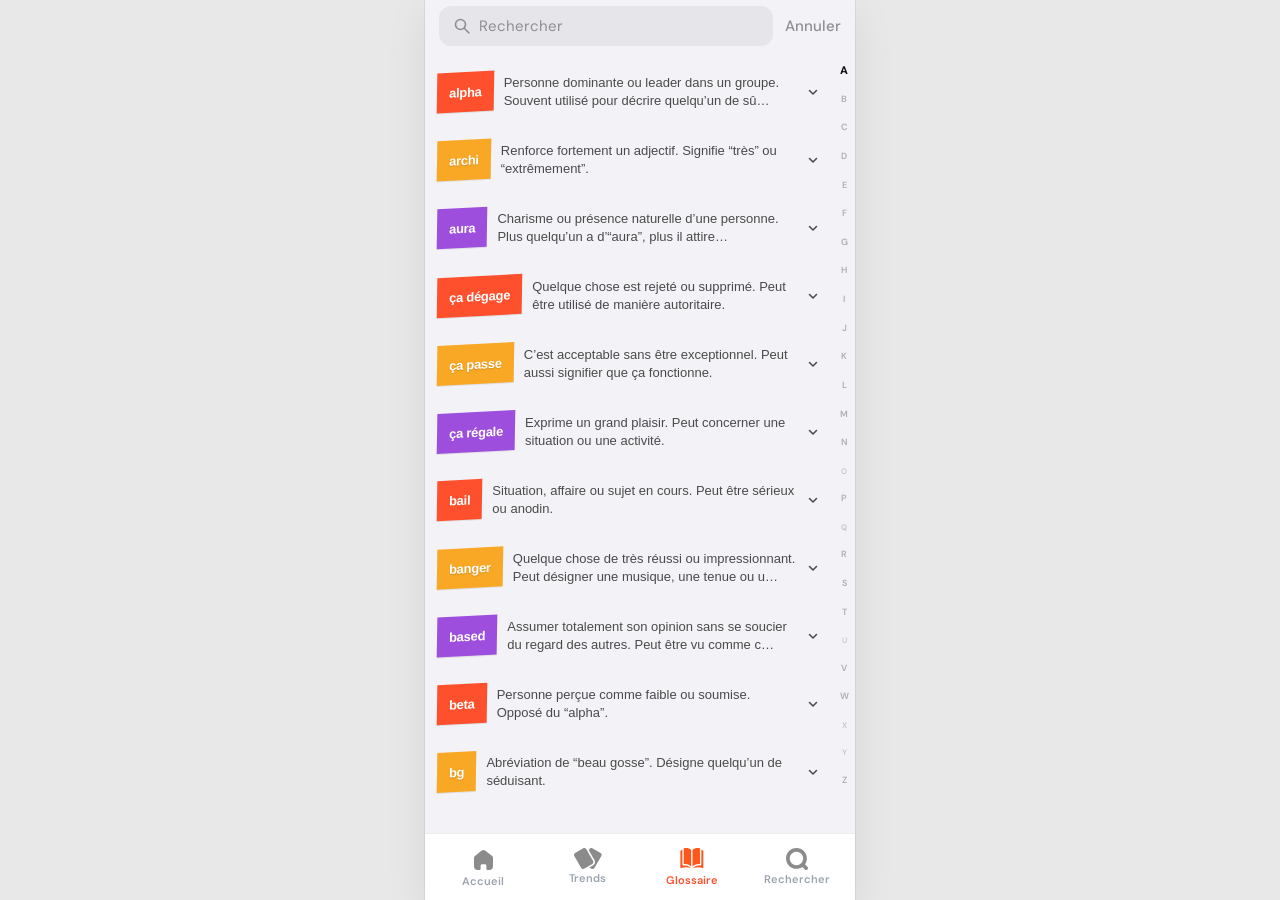
==== commit 1e323bf1: "Add : Ajout de la data" ====
--- a/glossaire.html
+++ b/glossaire.html
@@ -2,192 +2,115 @@
 <html lang="fr">
 
 <head>
-    <meta charset="UTF-8"/>
-    <meta name="viewport" content="width=device-width, initial-scale=1.0, viewport-fit=cover"/>
-    <meta name="theme-color" content="#fe502d"/>
-    <meta name="apple-mobile-web-app-capable" content="yes"/>
-    <meta name="apple-mobile-web-app-title" content="Trendslator"/>
-    <meta name="apple-mobile-web-app-status-bar-style" content="default"/>
-    <link rel="manifest" href="assets/img/favicon/site.webmanifest"/>
-    <link rel="icon" href="assets/img/favicon/favicon.ico" sizes="any"/>
-    <link rel="icon" type="image/png" sizes="32x32" href="assets/img/favicon/favicon-32x32.png"/>
-    <link rel="icon" type="image/png" sizes="16x16" href="assets/img/favicon/favicon-16x16.png"/>
-    <link rel="apple-touch-icon" href="assets/img/favicon/apple-touch-icon.png"/>
-    <meta name="description" content="Glossaire — Trendslator"/>
-    <meta name="author" content="Trendslator"/>
+    <meta charset="UTF-8" />
+    <meta name="viewport" content="width=device-width, initial-scale=1.0, viewport-fit=cover" />
+    <meta name="theme-color" content="#fe502d" />
+    <meta name="apple-mobile-web-app-capable" content="yes" />
+    <meta name="apple-mobile-web-app-title" content="Trendslator" />
+    <meta name="apple-mobile-web-app-status-bar-style" content="default" />
+    <link rel="manifest" href="assets/img/favicon/site.webmanifest" />
+    <link rel="icon" href="assets/img/favicon/favicon.ico" sizes="any" />
+    <link rel="icon" type="image/png" sizes="32x32" href="assets/img/favicon/favicon-32x32.png" />
+    <link rel="icon" type="image/png" sizes="16x16" href="assets/img/favicon/favicon-16x16.png" />
+    <link rel="apple-touch-icon" href="assets/img/favicon/apple-touch-icon.png" />
+    <meta name="description" content="Glossaire — Trendslator" />
+    <meta name="author" content="Trendslator" />
 
-    <link rel="preconnect" href="https://fonts.googleapis.com"/>
-    <link rel="preconnect" href="https://fonts.gstatic.com" crossorigin/>
-    <link href="https://fonts.googleapis.com/css2?family=DM+Sans:ital,opsz,wght@0,9..40,100..1000;1,9..40,100..1000&family=Gasoek+One&display=swap" rel="stylesheet"/>
+    <link rel="preconnect" href="https://fonts.googleapis.com" />
+    <link rel="preconnect" href="https://fonts.gstatic.com" crossorigin />
+    <link
+        href="https://fonts.googleapis.com/css2?family=DM+Sans:ital,opsz,wght@0,9..40,100..1000;1,9..40,100..1000&family=Gasoek+One&display=swap"
+        rel="stylesheet" />
 
-    <link rel="stylesheet" href="assets/css/custom.css"/>
+    <link rel="stylesheet" href="assets/css/custom.css" />
 
     <title>Glossaire — Trendslator</title>
 </head>
 
 <body>
-<div class="app app--glossary">
-    <main class="content content--glossary">
-        <div class="glossary-toolbar">
-            <label class="glossary-search">
-                <span class="glossary-search__icon-wrap" aria-hidden="true">
-                    <svg class="glossary-search__icon" width="18" height="18" viewBox="0 0 18 18" fill="none">
-                        <circle cx="7.5" cy="7.5" r="5" stroke="currentColor" stroke-width="1.6"/>
-                        <path d="M11.5 11.5L16 16" stroke="currentColor" stroke-width="1.6" stroke-linecap="round"/>
-                    </svg>
-                </span>
-                <input type="search" class="glossary-search__input" id="glossary-search-input" placeholder="Rechercher" autocomplete="off" enterkeyhint="search"/>
-            </label>
-            <button type="button" class="glossary-cancel" id="glossary-search-cancel">Annuler</button>
-        </div>
-
-        <div class="glossary-main">
-            <div class="glossary-scroll" id="glossary-scroll">
-                <section id="glossary-letter-C" class="glossary-section" data-letter="C" aria-label="Lettre C">
-                    <article class="glossary-row">
-                        <span class="glossary-badge glossary-badge--orange">Catin</span>
-                        <p class="glossary-snippet">Lorem ipsum dolor sit amet&hellip;</p>
-                        <span class="glossary-chevron" aria-hidden="true">
-                            <svg width="12" height="12" viewBox="0 0 12 12" fill="none"><path d="M2.5 4.5L6 8l3.5-3.5" stroke="currentColor" stroke-width="1.5" stroke-linecap="round" stroke-linejoin="round"/></svg>
-                        </span>
-                    </article>
-                    <article class="glossary-row">
-                        <span class="glossary-badge glossary-badge--yellow">Cave</span>
-                        <p class="glossary-snippet">Lorem ipsum dolor sit amet&hellip;</p>
-                        <span class="glossary-chevron" aria-hidden="true">
-                            <svg width="12" height="12" viewBox="0 0 12 12" fill="none"><path d="M2.5 4.5L6 8l3.5-3.5" stroke="currentColor" stroke-width="1.5" stroke-linecap="round" stroke-linejoin="round"/></svg>
-                        </span>
-                    </article>
-                    <article class="glossary-row">
-                        <span class="glossary-badge glossary-badge--purple">Canner</span>
-                        <p class="glossary-snippet">Lorem ipsum dolor sit amet&hellip;</p>
-                        <span class="glossary-chevron" aria-hidden="true">
-                            <svg width="12" height="12" viewBox="0 0 12 12" fill="none"><path d="M2.5 4.5L6 8l3.5-3.5" stroke="currentColor" stroke-width="1.5" stroke-linecap="round" stroke-linejoin="round"/></svg>
-                        </span>
-                    </article>
-                    <article class="glossary-row">
-                        <span class="glossary-badge glossary-badge--yellow">Chanmé</span>
-                        <p class="glossary-snippet">Lorem ipsum dolor sit amet&hellip;</p>
-                        <span class="glossary-chevron" aria-hidden="true">
-                            <svg width="12" height="12" viewBox="0 0 12 12" fill="none"><path d="M2.5 4.5L6 8l3.5-3.5" stroke="currentColor" stroke-width="1.5" stroke-linecap="round" stroke-linejoin="round"/></svg>
-                        </span>
-                    </article>
-                    <article class="glossary-row">
-                        <span class="glossary-badge glossary-badge--orange">Chargé</span>
-                        <p class="glossary-snippet">Lorem ipsum dolor sit amet&hellip;</p>
-                        <span class="glossary-chevron" aria-hidden="true">
-                            <svg width="12" height="12" viewBox="0 0 12 12" fill="none"><path d="M2.5 4.5L6 8l3.5-3.5" stroke="currentColor" stroke-width="1.5" stroke-linecap="round" stroke-linejoin="round"/></svg>
-                        </span>
-                    </article>
-                    <article class="glossary-row">
-                        <span class="glossary-badge glossary-badge--purple">Cheh</span>
-                        <p class="glossary-snippet">Lorem ipsum dolor sit amet&hellip;</p>
-                        <span class="glossary-chevron" aria-hidden="true">
-                            <svg width="12" height="12" viewBox="0 0 12 12" fill="none"><path d="M2.5 4.5L6 8l3.5-3.5" stroke="currentColor" stroke-width="1.5" stroke-linecap="round" stroke-linejoin="round"/></svg>
-                        </span>
-                    </article>
-                    <article class="glossary-row">
-                        <span class="glossary-badge glossary-badge--orange">Chelou</span>
-                        <p class="glossary-snippet">Lorem ipsum dolor sit amet&hellip;</p>
-                        <span class="glossary-chevron" aria-hidden="true">
-                            <svg width="12" height="12" viewBox="0 0 12 12" fill="none"><path d="M2.5 4.5L6 8l3.5-3.5" stroke="currentColor" stroke-width="1.5" stroke-linecap="round" stroke-linejoin="round"/></svg>
-                        </span>
-                    </article>
-                    <article class="glossary-row">
-                        <span class="glossary-badge glossary-badge--yellow">Chill</span>
-                        <p class="glossary-snippet">Lorem ipsum dolor sit amet&hellip;</p>
-                        <span class="glossary-chevron" aria-hidden="true">
-                            <svg width="12" height="12" viewBox="0 0 12 12" fill="none"><path d="M2.5 4.5L6 8l3.5-3.5" stroke="currentColor" stroke-width="1.5" stroke-linecap="round" stroke-linejoin="round"/></svg>
-                        </span>
-                    </article>
-                </section>
-
-                <section id="glossary-letter-D" class="glossary-section" data-letter="D" aria-label="Lettre D">
-                    <article class="glossary-row">
-                        <span class="glossary-badge glossary-badge--purple">Dab</span>
-                        <p class="glossary-snippet">Lorem ipsum dolor sit amet&hellip;</p>
-                        <span class="glossary-chevron" aria-hidden="true">
-                            <svg width="12" height="12" viewBox="0 0 12 12" fill="none"><path d="M2.5 4.5L6 8l3.5-3.5" stroke="currentColor" stroke-width="1.5" stroke-linecap="round" stroke-linejoin="round"/></svg>
-                        </span>
-                    </article>
-                    <article class="glossary-row">
-                        <span class="glossary-badge glossary-badge--yellow">Daron</span>
-                        <p class="glossary-snippet">Lorem ipsum dolor sit amet&hellip;</p>
-                        <span class="glossary-chevron" aria-hidden="true">
-                            <svg width="12" height="12" viewBox="0 0 12 12" fill="none"><path d="M2.5 4.5L6 8l3.5-3.5" stroke="currentColor" stroke-width="1.5" stroke-linecap="round" stroke-linejoin="round"/></svg>
-                        </span>
-                    </article>
-                    <article class="glossary-row">
-                        <span class="glossary-badge glossary-badge--orange">Dealos</span>
-                        <p class="glossary-snippet">Lorem ipsum dolor sit amet&hellip;</p>
-                        <span class="glossary-chevron" aria-hidden="true">
-                            <svg width="12" height="12" viewBox="0 0 12 12" fill="none"><path d="M2.5 4.5L6 8l3.5-3.5" stroke="currentColor" stroke-width="1.5" stroke-linecap="round" stroke-linejoin="round"/></svg>
-                        </span>
-                    </article>
-                    <article class="glossary-row">
-                        <span class="glossary-badge glossary-badge--purple">Déter</span>
-                        <p class="glossary-snippet">Lorem ipsum dolor sit amet&hellip;</p>
-                        <span class="glossary-chevron" aria-hidden="true">
-                            <svg width="12" height="12" viewBox="0 0 12 12" fill="none"><path d="M2.5 4.5L6 8l3.5-3.5" stroke="currentColor" stroke-width="1.5" stroke-linecap="round" stroke-linejoin="round"/></svg>
-                        </span>
-                    </article>
-                </section>
+    <div class="app app--glossary">
+        <main class="content content--glossary">
+            <div class="glossary-toolbar">
+                <label class="glossary-search">
+                    <span class="glossary-search__icon-wrap" aria-hidden="true">
+                        <svg class="glossary-search__icon" width="18" height="18" viewBox="0 0 18 18" fill="none">
+                            <circle cx="7.5" cy="7.5" r="5" stroke="currentColor" stroke-width="1.6" />
+                            <path d="M11.5 11.5L16 16" stroke="currentColor" stroke-width="1.6"
+                                stroke-linecap="round" />
+                        </svg>
+                    </span>
+                    <input type="search" class="glossary-search__input" id="glossary-search-input"
+                        placeholder="Rechercher" autocomplete="off" enterkeyhint="search" />
+                </label>
+                <button type="button" class="glossary-cancel" id="glossary-search-cancel">Annuler</button>
             </div>
 
-            <nav class="glossary-index" id="glossary-index" aria-label="Index alphabétique" title="Glisser pour parcourir les lettres">
-                <span class="glossary-index__letter glossary-index__letter--inactive" data-letter="A">A</span>
-                <span class="glossary-index__letter glossary-index__letter--inactive" data-letter="B">B</span>
-                <a href="#glossary-letter-C" class="glossary-index__link glossary-index__link--active" data-letter="C">C</a>
-                <a href="#glossary-letter-D" class="glossary-index__link" data-letter="D">D</a>
-                <span class="glossary-index__letter glossary-index__letter--inactive" data-letter="E">E</span>
-                <span class="glossary-index__letter glossary-index__letter--inactive" data-letter="F">F</span>
-                <span class="glossary-index__letter glossary-index__letter--inactive" data-letter="G">G</span>
-                <span class="glossary-index__letter glossary-index__letter--inactive" data-letter="H">H</span>
-                <span class="glossary-index__letter glossary-index__letter--inactive" data-letter="I">I</span>
-                <span class="glossary-index__letter glossary-index__letter--inactive" data-letter="J">J</span>
-                <span class="glossary-index__letter glossary-index__letter--inactive" data-letter="K">K</span>
-                <span class="glossary-index__letter glossary-index__letter--inactive" data-letter="L">L</span>
-                <span class="glossary-index__letter glossary-index__letter--inactive" data-letter="M">M</span>
-                <span class="glossary-index__letter glossary-index__letter--inactive" data-letter="N">N</span>
-                <span class="glossary-index__letter glossary-index__letter--inactive" data-letter="O">O</span>
-                <span class="glossary-index__letter glossary-index__letter--inactive" data-letter="P">P</span>
-                <span class="glossary-index__letter glossary-index__letter--inactive" data-letter="Q">Q</span>
-                <span class="glossary-index__letter glossary-index__letter--inactive" data-letter="R">R</span>
-                <span class="glossary-index__letter glossary-index__letter--inactive" data-letter="S">S</span>
-                <span class="glossary-index__letter glossary-index__letter--inactive" data-letter="T">T</span>
-                <span class="glossary-index__letter glossary-index__letter--inactive" data-letter="U">U</span>
-                <span class="glossary-index__letter glossary-index__letter--inactive" data-letter="V">V</span>
-                <span class="glossary-index__letter glossary-index__letter--inactive" data-letter="W">W</span>
-                <span class="glossary-index__letter glossary-index__letter--inactive" data-letter="X">X</span>
-                <span class="glossary-index__letter glossary-index__letter--inactive" data-letter="Y">Y</span>
-                <span class="glossary-index__letter glossary-index__letter--inactive" data-letter="Z">Z</span>
+            <div class="glossary-main">
+                <div class="glossary-scroll" id="glossary-scroll">
+                    <p class="trends-loading" id="glossary-loading">Chargement du glossaire&hellip;</p>
+                </div>
+
+                <nav class="glossary-index" id="glossary-index" aria-label="Index alphabétique"
+                    title="Glisser pour parcourir les lettres">
+                    <span class="glossary-index__letter glossary-index__letter--inactive" data-letter="A">A</span>
+                    <span class="glossary-index__letter glossary-index__letter--inactive" data-letter="B">B</span>
+                    <a href="#glossary-letter-C" class="glossary-index__link glossary-index__link--active"
+                        data-letter="C">C</a>
+                    <a href="#glossary-letter-D" class="glossary-index__link" data-letter="D">D</a>
+                    <span class="glossary-index__letter glossary-index__letter--inactive" data-letter="E">E</span>
+                    <span class="glossary-index__letter glossary-index__letter--inactive" data-letter="F">F</span>
+                    <span class="glossary-index__letter glossary-index__letter--inactive" data-letter="G">G</span>
+                    <span class="glossary-index__letter glossary-index__letter--inactive" data-letter="H">H</span>
+                    <span class="glossary-index__letter glossary-index__letter--inactive" data-letter="I">I</span>
+                    <span class="glossary-index__letter glossary-index__letter--inactive" data-letter="J">J</span>
+                    <span class="glossary-index__letter glossary-index__letter--inactive" data-letter="K">K</span>
+                    <span class="glossary-index__letter glossary-index__letter--inactive" data-letter="L">L</span>
+                    <span class="glossary-index__letter glossary-index__letter--inactive" data-letter="M">M</span>
+                    <span class="glossary-index__letter glossary-index__letter--inactive" data-letter="N">N</span>
+                    <span class="glossary-index__letter glossary-index__letter--inactive" data-letter="O">O</span>
+                    <span class="glossary-index__letter glossary-index__letter--inactive" data-letter="P">P</span>
+                    <span class="glossary-index__letter glossary-index__letter--inactive" data-letter="Q">Q</span>
+                    <span class="glossary-index__letter glossary-index__letter--inactive" data-letter="R">R</span>
+                    <span class="glossary-index__letter glossary-index__letter--inactive" data-letter="S">S</span>
+                    <span class="glossary-index__letter glossary-index__letter--inactive" data-letter="T">T</span>
+                    <span class="glossary-index__letter glossary-index__letter--inactive" data-letter="U">U</span>
+                    <span class="glossary-index__letter glossary-index__letter--inactive" data-letter="V">V</span>
+                    <span class="glossary-index__letter glossary-index__letter--inactive" data-letter="W">W</span>
+                    <span class="glossary-index__letter glossary-index__letter--inactive" data-letter="X">X</span>
+                    <span class="glossary-index__letter glossary-index__letter--inactive" data-letter="Y">Y</span>
+                    <span class="glossary-index__letter glossary-index__letter--inactive" data-letter="Z">Z</span>
+                </nav>
+            </div>
+        </main>
+
+        <div class="app-dock">
+            <nav class="bottom-nav" aria-label="Navigation principale">
+                <a href="index.html" class="bottom-nav__item">
+                    <img class="bottom-nav__icon bottom-nav__icon--home" src="assets/img/icon/home_icon.svg" alt=""
+                        width="24" height="24" decoding="async" />
+                    <span>Accueil</span>
+                </a>
+                <a href="trends.html" class="bottom-nav__item">
+                    <img class="bottom-nav__icon bottom-nav__icon--trends" src="assets/img/icon/card_icon.svg" alt=""
+                        width="28" height="21" decoding="async" />
+                    <span>Trends</span>
+                </a>
+                <a href="glossaire.html" class="bottom-nav__item bottom-nav__item--active" aria-current="page">
+                    <img class="bottom-nav__icon bottom-nav__icon--glossaire" src="assets/img/icon/glossaire_icon.svg"
+                        alt="" width="24" height="23" decoding="async" />
+                    <span>Glossaire</span>
+                </a>
+                <a href="rechercher.html" class="bottom-nav__item">
+                    <img class="bottom-nav__icon bottom-nav__icon--search" src="assets/img/icon/search_icon.svg" alt=""
+                        width="22" height="22" decoding="async" />
+                    <span>Rechercher</span>
+                </a>
             </nav>
         </div>
-    </main>
+    </div>
 
-    <div class="app-dock">
-        <nav class="bottom-nav" aria-label="Navigation principale">
-            <a href="index.html" class="bottom-nav__item">
-                <img class="bottom-nav__icon bottom-nav__icon--home" src="assets/img/icon/home_icon.svg" alt="" width="24" height="24" decoding="async"/>
-                <span>Accueil</span>
-            </a>
-            <a href="trends.html" class="bottom-nav__item">
-                <img class="bottom-nav__icon bottom-nav__icon--trends" src="assets/img/icon/card_icon.svg" alt="" width="28" height="21" decoding="async"/>
-                <span>Trends</span>
-            </a>
-            <a href="glossaire.html" class="bottom-nav__item bottom-nav__item--active" aria-current="page">
-                <img class="bottom-nav__icon bottom-nav__icon--glossaire" src="assets/img/icon/glossaire_icon.svg" alt="" width="24" height="23" decoding="async"/>
-                <span>Glossaire</span>
-            </a>
-            <a href="rechercher.html" class="bottom-nav__item">
-                <img class="bottom-nav__icon bottom-nav__icon--search" src="assets/img/icon/search_icon.svg" alt="" width="22" height="22" decoding="async"/>
-                <span>Rechercher</span>
-            </a>
-        </nav>
-    </div>
-</div>
-
-<script src="assets/js/main.js" defer></script>
+    <script src="assets/js/trends-data.js" defer></script>
+    <script src="assets/js/main.js" defer></script>
 </body>
 
-</html>
+</html>
--- a/assets/css/custom.css
+++ b/assets/css/custom.css
@@ -105,6 +105,33 @@
     padding-bottom: 8px;
 }
 
+.trends-tabs {
+    display: inline-flex;
+    align-items: center;
+    gap: 8px;
+    padding: 4px;
+    border: 1px solid rgba(0, 0, 0, 0.08);
+    border-radius: 999px;
+    background: #fff;
+}
+
+.trends-tab {
+    appearance: none;
+    border: 0;
+    background: transparent;
+    border-radius: 999px;
+    padding: 8px 14px;
+    font-size: 0.85rem;
+    font-weight: 700;
+    color: var(--color-muted);
+    cursor: pointer;
+}
+
+.trends-tab.is-active {
+    color: #fff;
+    background: var(--color-purple);
+}
+
 /* Contenu scrollable (zone centrale sous statut + titre d’onglet) */
 .content {
     flex: 1;
@@ -122,12 +149,51 @@
     padding-bottom: 32px;
 }
 
+.trends-loading {
+    margin: 0;
+    padding: 0 20px 16px;
+    font-size: 0.9375rem;
+    color: var(--color-muted);
+}
+
 .trend-card {
     margin-bottom: 20px;
 }
 
 .trend-card:last-child {
     margin-bottom: 0;
+}
+
+.old-trends-root {
+    padding: 0 20px 8px;
+}
+
+.old-trend-card {
+    border: 1px solid rgba(0, 0, 0, 0.08);
+    border-radius: 14px;
+    background: #fff;
+    padding: 14px;
+    margin-bottom: 12px;
+}
+
+.old-trend-card__title {
+    margin: 0 0 6px;
+    font-size: 1.02rem;
+    line-height: 1.25;
+    letter-spacing: -0.01em;
+}
+
+.old-trend-card__meta {
+    margin: 0 0 8px;
+    font-size: 0.78rem;
+    color: #8a8a8f;
+}
+
+.old-trend-card__desc {
+    margin: 0;
+    font-size: 0.88rem;
+    line-height: 1.45;
+    color: var(--color-muted);
 }
 
 .trend-card__media {
@@ -225,7 +291,7 @@
 .trend-card--link {
     display: block;
     width: 100%;
-    margin: 0;
+    margin-top: 20px;
     padding: 0;
     border: none;
     background: none;
@@ -532,6 +598,17 @@
     background: var(--color-yellow);
 }
 
+.featured__link {
+    display: block;
+    text-decoration: none;
+    color: inherit;
+}
+
+.featured__link:focus-visible {
+    outline: 2px solid var(--color-purple);
+    outline-offset: 4px;
+}
+
 .featured__media {
     margin-bottom: 14px;
 }
@@ -812,6 +889,13 @@
     background: transparent;
 }
 
+button.glossary-row {
+    width: 100%;
+    border: 0;
+    text-align: left;
+    cursor: pointer;
+}
+
 .glossary-row:last-child {
     border-bottom: none;
 }
@@ -857,6 +941,27 @@
     color: var(--color-text);
     opacity: 0.75;
     flex-shrink: 0;
+    transition: transform 0.2s ease;
+}
+
+.glossary-row.is-open .glossary-chevron {
+    transform: rotate(180deg);
+}
+
+.glossary-panel {
+    padding: 0 8px 12px 2px;
+    margin-top: -6px;
+}
+
+.glossary-panel[hidden] {
+    display: none;
+}
+
+.glossary-definition {
+    margin: 0 0 0 116px;
+    font-size: 0.875rem;
+    line-height: 1.45;
+    color: #4f4f55;
 }
 
 .glossary-index {
@@ -1005,6 +1110,8 @@
     align-items: center;
     gap: 10px;
     padding: 11px 0;
+    text-decoration: none;
+    color: inherit;
 }
 
 .search-hit__dot {
@@ -1060,3 +1167,138 @@
         box-shadow: 0 0 0 1px rgba(0, 0, 0, 0.06);
     }
 }
+
+
+.tt-quiz-module {
+    padding: 0 20px 40px;
+    font-family: 'DM Sans', -apple-system, BlinkMacSystemFont, sans-serif;
+}
+
+.tt-quiz-title {
+    font-size: 20px;
+    font-weight: 800;
+    color: #000;
+    margin-bottom: 14px;
+    letter-spacing: -0.5px;
+}
+
+.tt-quiz-stack {
+    position: relative;
+}
+
+.tt-quiz-card {
+    position: relative;
+    z-index: 2;
+    background: #7B2FBE;
+    border: 2px solid #1C1C1E;
+    padding: 20px;
+}
+
+.tt-quiz-accent {
+    position: absolute;
+    top: 6px;
+    left: 6px;
+    right: -6px;
+    bottom: -6px;
+    background: #FF9A3C;
+    z-index: 1;
+}
+
+.tt-quiz-header {
+    display: flex;
+    justify-content: space-between;
+    align-items: center;
+    gap: 12px;
+    margin-bottom: 12px;
+}
+
+.tt-quiz-heading {
+    font-size: 18px;
+    font-weight: 800;
+    color: #fff;
+}
+
+.tt-quiz-badge {
+    background: #fff;
+    color: #000;
+    font-size: 11px;
+    font-weight: 800;
+    padding: 4px 10px;
+    border-radius: 999px;
+    white-space: nowrap;
+}
+
+.tt-quiz-question {
+    font-size: 15px;
+    font-weight: 500;
+    line-height: 1.4;
+    color: #fff;
+    margin-bottom: 16px;
+}
+
+.tt-quiz-options {
+    display: flex;
+    flex-direction: column;
+    gap: 8px;
+}
+
+.tt-quiz-btn {
+    width: 100%;
+    border: 2px solid #1C1C1E;
+    background: #fff;
+    color: #000;
+    text-align: left;
+    padding: 11px 12px;
+    font-size: 14px;
+    font-weight: 700;
+    cursor: pointer;
+    transition: background 0.15s ease, transform 0.15s ease, border-color 0.15s ease;
+    font-family: inherit;
+}
+
+.tt-quiz-btn:hover {
+    background: #FFE600;
+}
+
+.tt-quiz-btn:active {
+    transform: scale(0.99);
+}
+
+.tt-quiz-btn.is-correct {
+    background: #FFE600;
+    border-color: #1C1C1E;
+}
+
+.tt-quiz-btn.is-wrong {
+    background: #FFD7CC;
+    border-color: #1C1C1E;
+}
+
+.tt-quiz-btn.is-disabled {
+    opacity: 0.72;
+    cursor: default;
+}
+
+.tt-quiz-feedback {
+    min-height: 22px;
+    margin-top: 14px;
+    font-size: 13px;
+    font-weight: 700;
+    color: #fff;
+}
+
+.tt-quiz-next {
+    margin-top: 10px;
+    border: 2px solid #1C1C1E;
+    background: #fff;
+    color: #000;
+    font-size: 13px;
+    font-weight: 800;
+    padding: 10px 14px;
+    cursor: pointer;
+    font-family: inherit;
+}
+
+.tt-quiz-next:hover {
+    background: #FFE600;
+}
